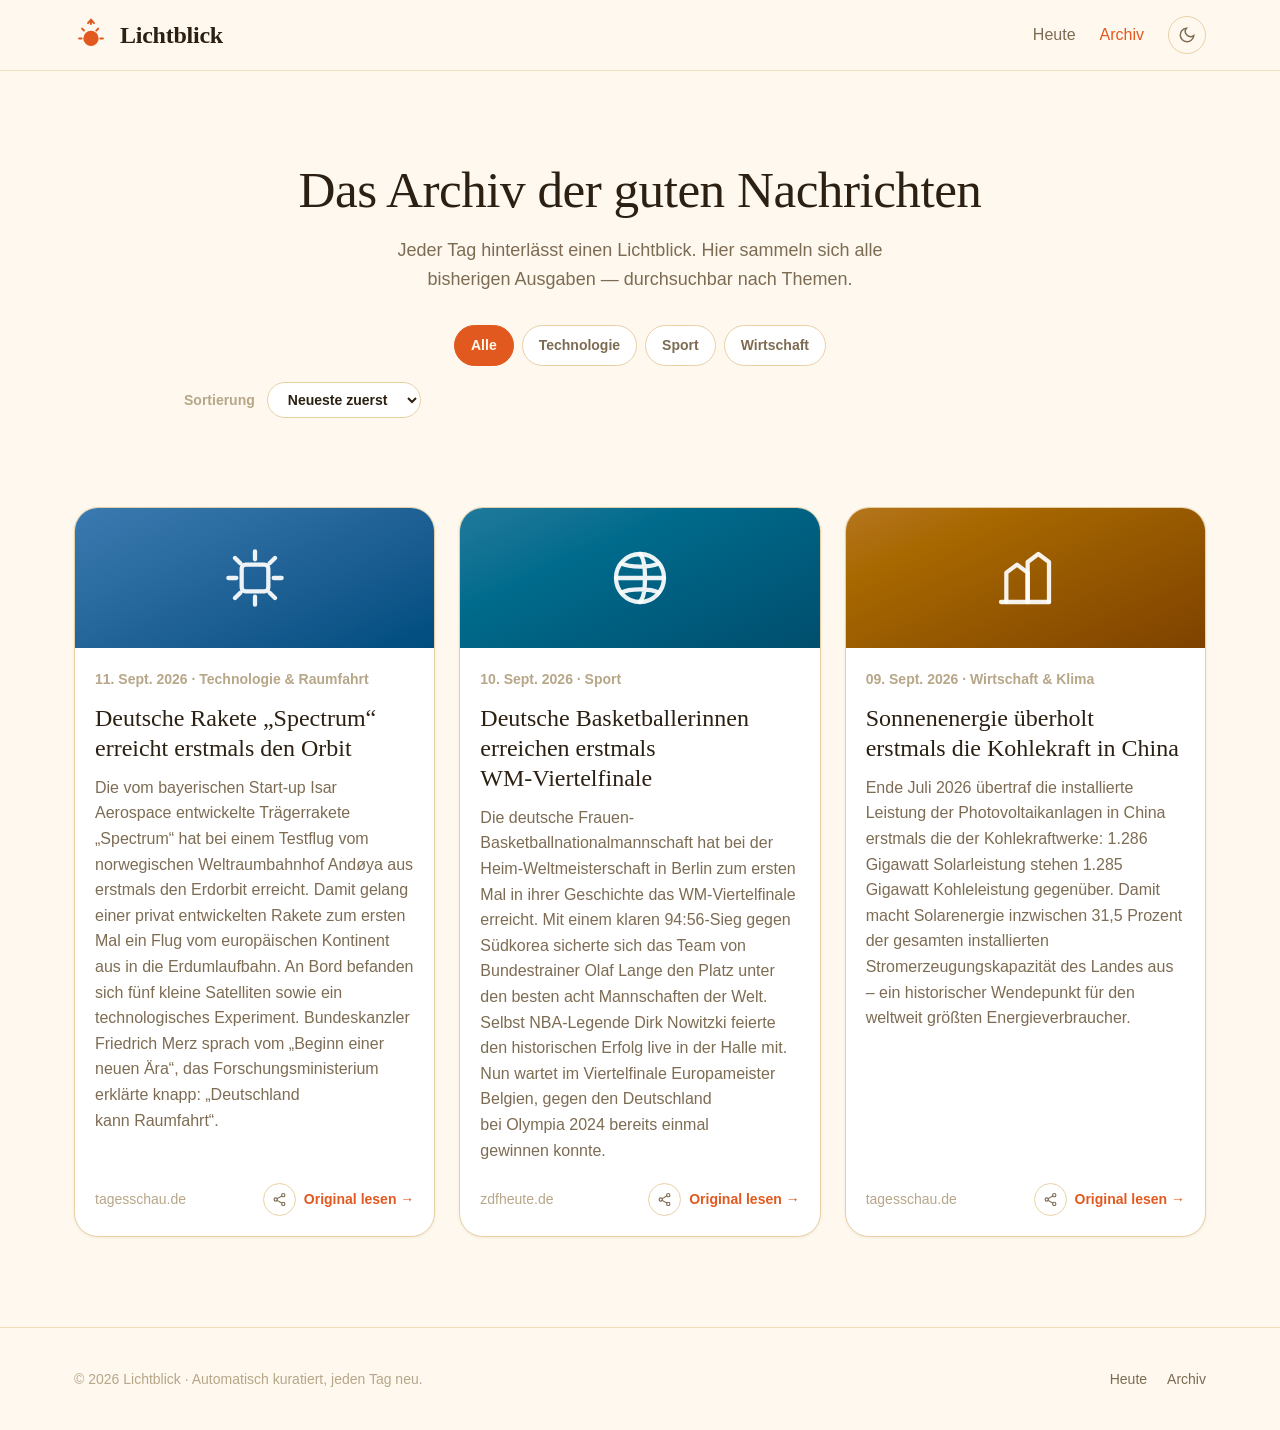
==== archiv.html @ b5a7ca0e "Lichtblick: statische Seite mit täglichem automatischem News-Update - Seite ohne Perplexity-Server l" ====
<!doctype html>
<html lang="de">
<head>
<meta charset="UTF-8" />
<meta name="viewport" content="width=device-width, initial-scale=1.0" />
<title>Archiv — Lichtblick</title>
<meta name="description" content="Alle bisherigen Lichtblicke im Überblick: eine wachsende Sammlung verifizierter, positiver Nachrichten aus allen Lebensbereichen." />
<link rel="preconnect" href="https://api.fontshare.com" />
<link href="https://api.fontshare.com/v2/css?f[]=zodiak@400,500,600&f[]=general-sans@400,500,600,700&display=swap" rel="stylesheet" />
<link rel="stylesheet" href="./base.css" />
<link rel="stylesheet" href="./style.css" />
</head>
<body>

<header class="site-header">
  <div class="wrap site-header__inner">
    <a class="brand" href="./index.html" aria-label="Lichtblick — Startseite">
      <svg class="brand__mark" viewBox="0 0 40 40" fill="none" aria-hidden="true">
        <circle cx="20" cy="24" r="9" fill="currentColor"/>
        <path d="M20 2v5M20 2l-3.5 4M20 2l3.5 4" stroke="currentColor" stroke-width="2.4" stroke-linecap="round" stroke-linejoin="round"/>
        <path d="M6 24h3M31 24h3M9.5 12.5l2.2 2.2M28.5 12.5l-2.2 2.2" stroke="currentColor" stroke-width="2.4" stroke-linecap="round"/>
      </svg>
      <span class="brand__name">Lichtblick</span>
    </a>
    <nav class="nav" aria-label="Hauptnavigation">
      <a href="./index.html"><span class="nav-label">Heute</span></a>
      <a href="./archiv.html" aria-current="page"><span class="nav-label">Archiv</span></a>
      <button class="theme-toggle" data-theme-toggle aria-label="Farbmodus wechseln"></button>
    </nav>
  </div>
</header>

<main>
  <section class="page-header wrap wrap--narrow">
    <h1>Das Archiv der guten Nachrichten</h1>
    <p>Jeder Tag hinterlässt einen Lichtblick. Hier sammeln sich alle bisherigen Ausgaben — durchsuchbar nach Themen.</p>
    <div class="filters" id="filters" role="group" aria-label="Nach Kategorie filtern"></div>
    <div class="sort-row">
      <label class="sort-row__label" for="sort-select">Sortierung</label>
      <select id="sort-select" class="sort-select" aria-label="Archiv sortieren"></select>
    </div>
  </section>

  <section class="wrap" id="archive-section">
    <div class="archive-grid" id="archive-grid"></div>
  </section>
</main>

<footer class="site-footer">
  <div class="wrap">
    <p>© <span id="year"></span> Lichtblick · Automatisch kuratiert, jeden Tag neu.</p>
    <span class="visit-counter" data-visit-counter hidden></span>
    <nav>
      <a href="./index.html">Heute</a>
      <a href="./archiv.html">Archiv</a>
    </nav>
  </div>
</footer>

<script src="./app.js"></script>
<script>
  document.getElementById('year').textContent = new Date().getFullYear();

  let ALL_ITEMS = [];
  let activeFilter = 'alle';
  let activeSort = 'chrono';

  function rankBadge(rank) {
    if (!rank) return '';
    return `<span class="rank-badge">#${rank}</span>`;
  }

  function cardTemplate(item, rank) {
    const icon = CATEGORY_ICONS[item.category_key] || CATEGORY_ICONS.gesellschaft;
    const label = escapeHtml(item.category || CATEGORY_LABELS[item.category_key] || '');
    return `
      <article class="archive-card">
        <div class="archive-card__visual" style="--cat-color:${catColor(item.category_key)}">${icon}${rankBadge(rank)}</div>
        <div class="archive-card__body">
          <span class="archive-card__date">${escapeHtml(formatDateShort(item.date))} · ${label}</span>
          <h3>${escapeHtml(item.headline)}</h3>
          <p>${escapeHtml(item.summary)}</p>
          <div class="archive-card__footer">
            <span class="source-line">${escapeHtml(item.source_name)}</span>
            <div class="archive-card__actions">
              ${shareButtonHtml(item.headline, './archiv.html', true)}
              <a href="${safeUrl(item.source_url)}" target="_blank" rel="noopener noreferrer">Original lesen →</a>
            </div>
          </div>
        </div>
      </article>`;
  }

  function renderFilters(items) {
    const keys = Array.from(new Set(items.map((i) => i.category_key)));
    const wrap = document.getElementById('filters');
    const all = document.createElement('button');
    all.className = 'filter-chip';
    all.textContent = 'Alle';
    all.setAttribute('aria-pressed', 'true');
    all.addEventListener('click', () => setFilter('alle'));
    wrap.appendChild(all);
    keys.forEach((k) => {
      const btn = document.createElement('button');
      btn.className = 'filter-chip';
      btn.textContent = CATEGORY_LABELS[k] || k;
      btn.dataset.key = k;
      btn.setAttribute('aria-pressed', 'false');
      btn.addEventListener('click', () => setFilter(k));
      wrap.appendChild(btn);
    });
  }

  function setFilter(key) {
    activeFilter = key;
    document.querySelectorAll('.filter-chip').forEach((b) => {
      const isActive = (key === 'alle' && b.textContent === 'Alle') || b.dataset.key === key;
      b.setAttribute('aria-pressed', String(isActive));
    });
    renderGrid();
  }

  function renderSortOptions(items) {
    const select = document.getElementById('sort-select');
    const opts = [
      { value: 'chrono', label: 'Neueste zuerst' },
      { value: 'oldest', label: 'Älteste zuerst' },
    ];
    select.innerHTML = opts.map((o) => `<option value="${o.value}">${escapeHtml(o.label)}</option>`).join('');
    select.value = activeSort;
    select.addEventListener('change', () => {
      activeSort = select.value;
      renderGrid();
    });
  }

  async function getDisplayItems() {
    const items = ALL_ITEMS.slice().sort((a, b) => (a.date < b.date ? 1 : -1));
    return activeSort === 'oldest' ? items.reverse() : items;
  }

  async function renderGrid() {
    const grid = document.getElementById('archive-grid');
    let items = await getDisplayItems();
    const isRanked = false;
    if (activeFilter !== 'alle') items = items.filter((i) => i.category_key === activeFilter);
    if (items.length === 0) {
      const emptyMsg = 'Noch keine Einträge in dieser Kategorie.';
      grid.innerHTML = `<div class="empty-state" style="grid-column:1/-1">
        <svg viewBox="0 0 24 24" fill="none" stroke="currentColor" stroke-width="1.5"><rect x="3" y="4" width="18" height="4.5" rx="1"/><path d="M4.5 8.5V19a1.5 1.5 0 0 0 1.5 1.5h12A1.5 1.5 0 0 0 19.5 19V8.5"/></svg>
        <p>${escapeHtml(emptyMsg)}</p>
      </div>`;
      return;
    }
    grid.innerHTML = items.map((item, idx) => cardTemplate(item, isRanked ? idx + 1 : null)).join('');
    initShareButtons(grid);
  }

  loadNews().then((data) => {
    ALL_ITEMS = [data.current, ...(data.archive || [])].filter(Boolean)
      .sort((a, b) => (a.date < b.date ? 1 : -1));
    renderFilters(ALL_ITEMS);
    renderSortOptions(ALL_ITEMS);
    renderGrid();
  }).catch((e) => {
    document.getElementById('archive-grid').innerHTML =
      '<div class="empty-state" style="grid-column:1/-1"><p>Das Archiv konnte nicht geladen werden.</p></div>';
    console.error(e);
  });
</script>
</body>
</html>
---- base.css ----
/* base.css — Lichtblick */
*,
*::before,
*::after {
  box-sizing: border-box;
  margin: 0;
  padding: 0;
}

html {
  -moz-text-size-adjust: none;
  -webkit-text-size-adjust: none;
  text-size-adjust: none;
  -webkit-font-smoothing: antialiased;
  -moz-osx-font-smoothing: grayscale;
  text-rendering: optimizeLegibility;
  scroll-behavior: smooth;
  hanging-punctuation: first last;
  scroll-padding-top: var(--space-16);
}

body {
  min-height: 100dvh;
  line-height: 1.6;
  font-family: var(--font-body, sans-serif);
  font-size: var(--text-base);
  color: var(--color-text);
  background-color: var(--color-bg);
}

img,
picture,
video,
canvas,
svg {
  display: block;
  max-width: 100%;
  height: auto;
}
ul[role='list'],
ol[role='list'] {
  list-style: none;
}
input,
button,
textarea,
select {
  font: inherit;
  color: inherit;
}

h1,
h2,
h3,
h4,
h5,
h6 {
  text-wrap: balance;
  line-height: 1.15;
}
p,
li,
figcaption {
  text-wrap: pretty;
  max-width: 72ch;
}

::selection {
  background: oklch(from var(--color-primary) l c h / 0.25);
  color: var(--color-text);
}

:focus-visible {
  outline: 2px solid var(--color-primary);
  outline-offset: 3px;
  border-radius: var(--radius-sm);
}

@media (prefers-reduced-motion: reduce) {
  *,
  *::before,
  *::after {
    animation-duration: 0.01ms !important;
    animation-iteration-count: 1 !important;
    transition-duration: 0.01ms !important;
    scroll-behavior: auto !important;
  }
}

button {
  cursor: pointer;
  background: none;
  border: none;
}
table {
  border-collapse: collapse;
  width: 100%;
}

a,
button,
[role='button'],
[role='link'],
input,
textarea,
select {
  transition:
    color var(--transition-interactive),
    background var(--transition-interactive),
    border-color var(--transition-interactive),
    box-shadow var(--transition-interactive);
}

.sr-only {
  position: absolute;
  width: 1px;
  height: 1px;
  padding: 0;
  margin: -1px;
  overflow: hidden;
  clip: rect(0, 0, 0, 0);
  white-space: nowrap;
  border-width: 0;
}
---- style.css ----
/* style.css — Lichtblick: design tokens + components */

/* ============ FONTS ============ */
/* Zodiak (Fontshare) — warm editorial serif for display */
/* General Sans (Fontshare) — clean body sans */

/* ============ DESIGN TOKENS ============ */
:root,
[data-theme='light'] {
  /* Type scale */
  --text-xs: clamp(0.75rem, 0.7rem + 0.25vw, 0.875rem);
  --text-sm: clamp(0.875rem, 0.8rem + 0.35vw, 1rem);
  --text-base: clamp(1rem, 0.95rem + 0.25vw, 1.125rem);
  --text-lg: clamp(1.125rem, 1rem + 0.75vw, 1.5rem);
  --text-xl: clamp(1.5rem, 1.2rem + 1.25vw, 2.25rem);
  --text-2xl: clamp(2rem, 1.2rem + 2.5vw, 3.5rem);
  --text-3xl: clamp(2.5rem, 1rem + 4vw, 5rem);
  --text-hero: clamp(2.75rem, 1rem + 6vw, 6.5rem);

  /* Spacing (4px base) */
  --space-1: 0.25rem;
  --space-2: 0.5rem;
  --space-3: 0.75rem;
  --space-4: 1rem;
  --space-5: 1.25rem;
  --space-6: 1.5rem;
  --space-8: 2rem;
  --space-10: 2.5rem;
  --space-12: 3rem;
  --space-16: 4rem;
  --space-20: 5rem;
  --space-24: 6rem;
  --space-32: 8rem;

  /* Surfaces — warm sunrise cream */
  --color-bg: #fef8ee;
  --color-surface: #ffffff;
  --color-surface-2: #fffdf9;
  --color-surface-offset: #fdefda;
  --color-surface-offset-2: #fbe4c6;
  --color-surface-dynamic: #f7dcb8;
  --color-divider: #f1ddba;
  --color-border: #e9d0a4;

  /* Text — warm espresso */
  --color-text: #2c2013;
  --color-text-muted: #7d6c53;
  --color-text-faint: #b7a688;
  --color-text-inverse: #fff8ec;

  /* Primary accent — sunrise coral/orange */
  --color-primary: #e2591f;
  --color-primary-hover: #c1470f;
  --color-primary-active: #9c3a0d;
  --color-primary-highlight: #fbdcc3;

  /* Success — fresh meadow green (used for "positive" tags) */
  --color-success: #2f7d4f;
  --color-success-hover: #24623d;
  --color-success-active: #1a4a2d;
  --color-success-highlight: #d7e8d5;

  /* Gold — warm sun accent */
  --color-gold: #ecab34;
  --color-gold-hover: #cf8f1e;
  --color-gold-active: #a97316;
  --color-gold-highlight: #f8e6bd;

  /* Category accents */
  --cat-wissenschaft: #6a5acd;
  --cat-umwelt: #2f7d4f;
  --cat-gesundheit: #d1477a;
  --cat-gesellschaft: #cf8f1e;
  --cat-kultur: #a8447a;
  --cat-sport: #1f7a9c;
  --cat-wirtschaft: #b5751c;
  --cat-technologie: #3a7ab0;
  --cat-tiere: #4a8f3c;

  /* Share platform accents */
  --share-facebook: #1877f2;
  --share-instagram: #d6249f;
  --share-whatsapp: #25d366;
  --share-x: #14171a;
  --share-linkedin: #0a66c2;
  --share-pinterest: #e60023;
  --share-snapchat: #c4a800;
  --share-mastodon: #6364ff;
  --share-bluesky: #1185fe;
  --share-threads: #14171a;

  --radius-sm: 0.5rem;
  --radius-md: 0.875rem;
  --radius-lg: 1.5rem;
  --radius-xl: 2rem;
  --radius-full: 9999px;

  --transition-interactive: 180ms cubic-bezier(0.16, 1, 0.3, 1);

  --shadow-sm: 0 1px 3px oklch(0.4 0.08 50 / 0.08);
  --shadow-md: 0 8px 24px oklch(0.4 0.08 50 / 0.1);
  --shadow-lg: 0 20px 48px oklch(0.4 0.08 50 / 0.16);

  --content-narrow: 640px;
  --content-default: 960px;
  --content-wide: 1180px;
  --content-full: 100%;

  --font-display: 'Zodiak', 'Georgia', serif;
  --font-body: 'General Sans', 'Helvetica Neue', sans-serif;
}

[data-theme='dark'] {
  --color-bg: #1c140b;
  --color-surface: #241a0f;
  --color-surface-2: #2a1f12;
  --color-surface-offset: #2f2313;
  --color-surface-offset-2: #382a17;
  --color-surface-dynamic: #40311c;
  --color-divider: #3a2c18;
  --color-border: #4a3a22;

  --color-text: #f6ead4;
  --color-text-muted: #c2ac89;
  --color-text-faint: #8a7658;
  --color-text-inverse: #2c2013;

  --color-primary: #ff8a52;
  --color-primary-hover: #ffa877;
  --color-primary-active: #ffc39d;
  --color-primary-highlight: #4a3320;

  --color-success: #6fc490;
  --color-success-hover: #8fd6ab;
  --color-success-active: #b0e4c4;
  --color-success-highlight: #2a3e2c;

  --color-gold: #f5c463;
  --color-gold-hover: #f8d180;
  --color-gold-active: #fbe0a8;
  --color-gold-highlight: #4a3a1e;

  --cat-wissenschaft: #a79bef;
  --cat-umwelt: #7fce9f;
  --cat-gesundheit: #ef95b8;
  --cat-gesellschaft: #f5c463;
  --cat-kultur: #d18ec2;
  --cat-sport: #7dc6e8;
  --cat-wirtschaft: #e0aa5e;
  --cat-technologie: #8fbde8;
  --cat-tiere: #9bd688;

  --share-x: #f2f2f2;
  --share-threads: #f2f2f2;
  --share-snapchat: #e8d34a;

  --shadow-sm: 0 1px 3px oklch(0 0 0 / 0.3);
  --shadow-md: 0 8px 24px oklch(0 0 0 / 0.35);
  --shadow-lg: 0 20px 48px oklch(0 0 0 / 0.5);
}

/* Note: no @media (prefers-color-scheme: dark) fallback on purpose —
   the site always starts in light mode regardless of system settings;
   dark mode is opt-in via the toggle and remembered per visitor. */

/* ============ LAYOUT PRIMITIVES ============ */
.wrap {
  width: 100%;
  max-width: var(--content-wide);
  margin-inline: auto;
  padding-inline: var(--space-6);
}
.wrap--narrow {
  max-width: var(--content-default);
}

section {
  padding-block: clamp(var(--space-12), 7vw, var(--space-24));
}

/* ============ HEADER ============ */
.site-header {
  position: sticky;
  top: 0;
  z-index: 50;
  background: oklch(from var(--color-bg) l c h / 0.86);
  backdrop-filter: blur(14px);
  border-bottom: 1px solid var(--color-divider);
}
.site-header__inner {
  display: flex;
  align-items: center;
  justify-content: space-between;
  padding-block: var(--space-4);
  gap: var(--space-4);
}
.brand {
  display: flex;
  align-items: center;
  gap: var(--space-3);
  text-decoration: none;
  color: var(--color-text);
}
.brand__mark {
  width: 34px;
  height: 34px;
  flex-shrink: 0;
  color: var(--color-primary);
}
.brand__name {
  font-family: var(--font-display);
  font-size: var(--text-lg);
  font-weight: 600;
  letter-spacing: -0.01em;
}
.nav {
  display: flex;
  align-items: center;
  gap: var(--space-6);
}
.nav a {
  font-size: var(--text-sm);
  color: var(--color-text-muted);
  text-decoration: none;
  font-weight: 500;
}
.nav a:hover,
.nav a[aria-current='page'] {
  color: var(--color-primary);
}
.theme-toggle {
  display: flex;
  align-items: center;
  justify-content: center;
  width: 38px;
  height: 38px;
  border-radius: var(--radius-full);
  border: 1px solid var(--color-border);
  color: var(--color-text-muted);
}
.theme-toggle:hover {
  color: var(--color-primary);
  border-color: var(--color-primary);
}

/* ============ HERO ============ */
.hero {
  position: relative;
  overflow: hidden;
  padding-block: clamp(var(--space-16), 10vw, var(--space-32));
}
.hero__glow {
  position: absolute;
  inset: -20% -10% auto -10%;
  height: 620px;
  background: radial-gradient(
      60% 60% at 30% 20%,
      oklch(from var(--color-gold) l c h / 0.35),
      transparent 70%
    ),
    radial-gradient(50% 50% at 80% 10%, oklch(from var(--color-primary) l c h / 0.25), transparent 70%);
  pointer-events: none;
  z-index: 0;
}
.hero__content {
  position: relative;
  z-index: 1;
  text-align: center;
  max-width: 760px;
  margin-inline: auto;
}
.hero__eyebrow {
  display: inline-flex;
  align-items: center;
  gap: var(--space-2);
  font-size: var(--text-xs);
  font-weight: 600;
  letter-spacing: 0.08em;
  text-transform: uppercase;
  color: var(--color-success);
  background: var(--color-success-highlight);
  padding: var(--space-2) var(--space-4);
  border-radius: var(--radius-full);
  margin-bottom: var(--space-6);
}
.hero__eyebrow .dot {
  width: 7px;
  height: 7px;
  border-radius: 50%;
  background: var(--color-success);
  box-shadow: 0 0 0 3px oklch(from var(--color-success) l c h / 0.25);
}
.hero h1 {
  font-family: var(--font-display);
  font-size: var(--text-hero);
  font-weight: 500;
  letter-spacing: -0.02em;
  color: var(--color-text);
  margin-bottom: var(--space-5);
}
.hero h1 em {
  font-style: normal;
  color: var(--color-primary);
}
.hero p.lede {
  font-size: var(--text-lg);
  color: var(--color-text-muted);
  max-width: 52ch;
  margin-inline: auto;
}

/* ============ TODAY CARD ============ */
.today {
  padding-top: 0;
}
.today-card {
  position: relative;
  background: var(--color-surface);
  border: 1px solid var(--color-border);
  border-radius: var(--radius-xl);
  box-shadow: var(--shadow-lg);
  overflow: hidden;
  display: grid;
  grid-template-columns: 1.05fr 1fr;
  max-width: var(--content-wide);
  margin-inline: auto;
}
.today-card__visual {
  position: relative;
  min-height: 340px;
  display: flex;
  align-items: center;
  justify-content: center;
  background: linear-gradient(
    155deg,
    var(--cat-color, var(--color-primary)),
    oklch(from var(--cat-color, var(--color-primary)) calc(l * 0.72) c h)
  );
  overflow: hidden;
}
.today-card__visual svg {
  width: 42%;
  max-width: 220px;
  color: oklch(1 0 0 / 0.92);
  filter: drop-shadow(0 12px 24px oklch(0 0 0 / 0.18));
}
.today-card__visual::before,
.today-card__visual::after {
  content: '';
  position: absolute;
  border-radius: 50%;
  background: oklch(1 0 0 / 0.12);
}
.today-card__visual::before {
  width: 260px;
  height: 260px;
  top: -80px;
  left: -80px;
}
.today-card__visual::after {
  width: 180px;
  height: 180px;
  bottom: -60px;
  right: -40px;
  background: oklch(1 0 0 / 0.08);
}
.today-card__body {
  padding: clamp(var(--space-8), 4vw, var(--space-12));
  display: flex;
  flex-direction: column;
  gap: var(--space-5);
}
.today-card__meta {
  display: flex;
  align-items: center;
  gap: var(--space-3);
  flex-wrap: wrap;
}
.badge {
  display: inline-flex;
  align-items: center;
  gap: var(--space-2);
  font-size: var(--text-xs);
  font-weight: 600;
  padding: var(--space-1) var(--space-3);
  border-radius: var(--radius-full);
  background: var(--color-surface-offset);
  color: var(--color-text-muted);
}
.badge--category {
  background: color-mix(in oklab, var(--cat-color, var(--color-primary)) 16%, var(--color-surface));
  color: var(--cat-color, var(--color-primary));
}
.badge--positive {
  background: var(--color-success-highlight);
  color: var(--color-success);
}
.today-card__body h2 {
  font-family: var(--font-display);
  font-size: var(--text-xl);
  font-weight: 500;
  letter-spacing: -0.01em;
}
.today-card__body .summary {
  color: var(--color-text-muted);
  font-size: var(--text-base);
}
.why-positive {
  display: flex;
  gap: var(--space-3);
  align-items: flex-start;
  background: var(--color-surface-offset);
  border-radius: var(--radius-md);
  padding: var(--space-4) var(--space-5);
  border-left: 3px solid var(--color-success);
}
.why-positive svg {
  width: 20px;
  height: 20px;
  color: var(--color-success);
  flex-shrink: 0;
  margin-top: 2px;
}
.why-positive p {
  font-size: var(--text-sm);
  color: var(--color-text);
  font-weight: 500;
}
.today-card__footer {
  display: flex;
  align-items: center;
  justify-content: space-between;
  gap: var(--space-4);
  flex-wrap: wrap;
  margin-top: auto;
  padding-top: var(--space-2);
}
.source-line {
  font-size: var(--text-xs);
  color: var(--color-text-faint);
}
.source-line a {
  color: var(--color-text-muted);
  font-weight: 600;
  text-decoration: underline;
  text-decoration-color: var(--color-border);
  text-underline-offset: 3px;
}
.btn {
  display: inline-flex;
  align-items: center;
  gap: var(--space-2);
  font-size: var(--text-sm);
  font-weight: 600;
  padding: var(--space-3) var(--space-5);
  border-radius: var(--radius-full);
  text-decoration: none;
  transition: var(--transition-interactive);
}
.btn--primary {
  background: var(--color-primary);
  color: var(--color-text-inverse);
}
.btn--primary:hover {
  background: var(--color-primary-hover);
}
.btn--ghost {
  color: var(--color-text);
  border: 1px solid var(--color-border);
}
.btn--ghost:hover {
  border-color: var(--color-primary);
  color: var(--color-primary);
}

/* ============ HOW IT WORKS ============ */
.how {
  background: var(--color-surface-offset);
  border-top: 1px solid var(--color-divider);
  border-bottom: 1px solid var(--color-divider);
}
.how .wrap {
  display: grid;
  grid-template-columns: 0.9fr 1.1fr;
  gap: var(--space-16);
  align-items: center;
}
.how h2 {
  font-family: var(--font-display);
  font-size: var(--text-xl);
  font-weight: 500;
  margin-bottom: var(--space-4);
}
.how p {
  color: var(--color-text-muted);
}
.how-steps {
  display: flex;
  flex-direction: column;
  gap: var(--space-5);
}
.how-step {
  display: flex;
  gap: var(--space-4);
  align-items: flex-start;
}
.how-step__num {
  flex-shrink: 0;
  width: 36px;
  height: 36px;
  border-radius: 50%;
  background: var(--color-surface);
  border: 1px solid var(--color-border);
  display: flex;
  align-items: center;
  justify-content: center;
  font-family: var(--font-display);
  font-weight: 600;
  color: var(--color-primary);
}
.how-step h3 {
  font-size: var(--text-base);
  font-weight: 600;
  margin-bottom: var(--space-1);
}
.how-step p {
  font-size: var(--text-sm);
  color: var(--color-text-muted);
}

/* ============ SOURCES STRIP ============ */
.sources {
  text-align: center;
}
.sources h2 {
  font-family: var(--font-display);
  font-size: var(--text-lg);
  font-weight: 500;
  margin-bottom: var(--space-2);
}
.sources p {
  color: var(--color-text-muted);
  max-width: 56ch;
  margin-inline: auto;
  margin-bottom: var(--space-8);
  font-size: var(--text-sm);
}
.sources-grid {
  display: flex;
  flex-wrap: wrap;
  justify-content: center;
  gap: var(--space-3);
}
.source-chip {
  font-size: var(--text-xs);
  font-weight: 600;
  color: var(--color-text-muted);
  border: 1px solid var(--color-border);
  padding: var(--space-2) var(--space-4);
  border-radius: var(--radius-full);
  background: var(--color-surface);
  text-decoration: none;
  display: inline-block;
  transition: color var(--transition-interactive), border-color var(--transition-interactive), background var(--transition-interactive);
}

.source-chip:hover,
.source-chip:focus-visible {
  color: var(--color-primary);
  border-color: var(--color-primary);
  background: var(--color-primary-highlight);
}

/* ============ ARCHIVE ============ */
.page-header {
  text-align: center;
  padding-bottom: 0;
}
.page-header h1 {
  font-family: var(--font-display);
  font-size: var(--text-2xl);
  font-weight: 500;
  letter-spacing: -0.01em;
  margin-bottom: var(--space-4);
}
.page-header p {
  color: var(--color-text-muted);
  max-width: 56ch;
  margin-inline: auto;
}

.filters {
  display: flex;
  flex-wrap: wrap;
  justify-content: center;
  gap: var(--space-2);
  margin-top: var(--space-8);
}
.filter-chip {
  font-size: var(--text-xs);
  font-weight: 600;
  color: var(--color-text-muted);
  border: 1px solid var(--color-border);
  padding: var(--space-2) var(--space-4);
  border-radius: var(--radius-full);
  background: var(--color-surface);
}
.filter-chip[aria-pressed='true'] {
  background: var(--color-primary);
  border-color: var(--color-primary);
  color: var(--color-text-inverse);
}
.filter-chip:hover {
  border-color: var(--color-primary);
}

.archive-grid {
  display: grid;
  grid-template-columns: repeat(3, 1fr);
  gap: var(--space-6);
}
.archive-card {
  display: flex;
  flex-direction: column;
  background: var(--color-surface);
  border: 1px solid var(--color-border);
  border-radius: var(--radius-lg);
  overflow: hidden;
  box-shadow: var(--shadow-sm);
  transition: var(--transition-interactive);
}
.archive-card:hover {
  box-shadow: var(--shadow-md);
  transform: translateY(-2px);
}
.archive-card__visual {
  height: 140px;
  display: flex;
  align-items: center;
  justify-content: center;
  background: linear-gradient(
    155deg,
    var(--cat-color, var(--color-primary)),
    oklch(from var(--cat-color, var(--color-primary)) calc(l * 0.72) c h)
  );
  position: relative;
  overflow: hidden;
}
.archive-card__visual svg {
  width: 30%;
  max-width: 64px;
  color: oklch(1 0 0 / 0.92);
}
.archive-card__body {
  padding: var(--space-5);
  display: flex;
  flex-direction: column;
  gap: var(--space-3);
  flex: 1;
}
.archive-card__date {
  font-size: var(--text-xs);
  color: var(--color-text-faint);
  font-weight: 600;
}
.archive-card h3 {
  font-family: var(--font-display);
  font-size: var(--text-lg);
  font-weight: 500;
  line-height: 1.25;
}
.archive-card p {
  font-size: var(--text-sm);
  color: var(--color-text-muted);
  flex: 1;
}
.archive-card__footer {
  display: flex;
  align-items: center;
  justify-content: space-between;
  margin-top: var(--space-2);
  gap: var(--space-2);
}
.archive-card__footer a {
  font-size: var(--text-xs);
  font-weight: 600;
  color: var(--color-primary);
  text-decoration: none;
}
.archive-card__footer a:hover {
  text-decoration: underline;
}

.empty-state {
  text-align: center;
  padding: var(--space-24) var(--space-6);
  color: var(--color-text-muted);
}
.empty-state svg {
  width: 56px;
  height: 56px;
  margin-inline: auto;
  margin-bottom: var(--space-4);
  color: var(--color-text-faint);
}

/* ============ FOOTER ============ */
.site-footer {
  border-top: 1px solid var(--color-divider);
  padding-block: var(--space-10);
}
.site-footer .wrap {
  display: flex;
  align-items: center;
  justify-content: space-between;
  flex-wrap: wrap;
  gap: var(--space-4);
}
.site-footer p {
  font-size: var(--text-xs);
  color: var(--color-text-faint);
}
.site-footer nav {
  display: flex;
  gap: var(--space-5);
}
.site-footer a {
  font-size: var(--text-xs);
  color: var(--color-text-muted);
  text-decoration: none;
}
.site-footer a:hover {
  color: var(--color-primary);
}
.visit-counter {
  display: inline-flex;
  align-items: center;
  gap: var(--space-2);
  font-size: var(--text-xs);
  color: var(--color-text-faint);
}
.visit-counter svg {
  width: 14px;
  height: 14px;
  flex-shrink: 0;
  color: var(--color-primary);
}
.visit-counter strong {
  color: var(--color-text-muted);
  font-weight: 600;
}

/* ============ RESPONSIVE ============ */
@media (max-width: 960px) {
  .today-card {
    grid-template-columns: 1fr;
  }
  .today-card__visual {
    min-height: 220px;
  }
  .how .wrap {
    grid-template-columns: 1fr;
    gap: var(--space-10);
  }
  .archive-grid {
    grid-template-columns: repeat(2, 1fr);
  }
}
@media (max-width: 680px) {
  .nav {
    gap: var(--space-4);
  }
  .nav span.nav-label {
    display: none;
  }
  .archive-grid {
    grid-template-columns: 1fr;
  }
  .site-footer .wrap {
    flex-direction: column;
    text-align: center;
  }
}

/* ============ VOTING (Daumen hoch/runter) ============ */
.vote-widget {
  display: flex;
  align-items: center;
  gap: var(--space-3);
  flex-wrap: wrap;
  padding-top: var(--space-3);
  border-top: 1px solid var(--color-divider);
}
.vote-widget__label {
  font-size: var(--text-xs);
  color: var(--color-text-faint);
  font-weight: 600;
}
.vote-buttons {
  display: flex;
  gap: var(--space-2);
}
.vote-btn {
  display: inline-flex;
  align-items: center;
  gap: var(--space-2);
  font-size: var(--text-xs);
  font-weight: 700;
  padding: var(--space-2) var(--space-3);
  border-radius: var(--radius-full);
  border: 1px solid var(--color-border);
  background: var(--color-surface);
  color: var(--color-text-muted);
  cursor: pointer;
  transition: var(--transition-interactive);
}
.vote-btn svg {
  width: 15px;
  height: 15px;
}
.vote-btn:hover {
  border-color: var(--color-primary);
  color: var(--color-primary);
}
.vote-btn:disabled {
  opacity: 0.6;
  cursor: default;
}
.vote-btn--up[aria-pressed='true'] {
  background: var(--color-success-highlight);
  border-color: var(--color-success);
  color: var(--color-success);
}
.vote-btn--down[aria-pressed='true'] {
  background: var(--color-surface-offset-2);
  border-color: var(--color-text-muted);
  color: var(--color-text);
}
.vote-count {
  min-width: 1em;
  text-align: left;
}


/* ============ SHARE ============ */
.today-card__actions,
.archive-card__actions {
  display: flex;
  align-items: center;
  gap: var(--space-2);
}

.share-btn {
  display: inline-flex;
  align-items: center;
  gap: var(--space-2);
  font-size: var(--text-xs);
  font-weight: 700;
  padding: var(--space-2) var(--space-4);
  border-radius: var(--radius-full);
  border: 1px solid var(--color-border);
  background: var(--color-surface);
  color: var(--color-text-muted);
  cursor: pointer;
  transition: var(--transition-interactive);
  white-space: nowrap;
}
.share-btn svg {
  width: 15px;
  height: 15px;
}
.share-btn:hover,
.share-btn[aria-expanded='true'] {
  border-color: var(--color-primary);
  color: var(--color-primary);
}
.share-btn--compact {
  padding: var(--space-2);
  gap: 0;
}

.share-layer {
  position: fixed;
  inset: 0;
  pointer-events: none;
  z-index: 200;
}
.share-panel {
  position: absolute;
  pointer-events: auto;
  width: min(320px, 88vw);
  background: var(--color-surface);
  border: 1px solid var(--color-border);
  border-radius: var(--radius-lg);
  box-shadow: var(--shadow-lg);
  padding: var(--space-4);
  animation: share-panel-in 0.14s ease-out;
}
@keyframes share-panel-in {
  from {
    opacity: 0;
    transform: translateY(-4px);
  }
  to {
    opacity: 1;
    transform: translateY(0);
  }
}
.share-grid {
  display: grid;
  grid-template-columns: repeat(2, 1fr);
  gap: var(--space-2);
  margin-bottom: var(--space-3);
}
.share-chip {
  --chip-color: var(--color-primary);
  display: flex;
  align-items: center;
  gap: var(--space-2);
  padding: var(--space-2) var(--space-3);
  border-radius: var(--radius-md);
  border: 1px solid var(--color-border);
  background: var(--color-surface-offset);
  color: var(--color-text);
  font-size: var(--text-xs);
  font-weight: 600;
  cursor: pointer;
  text-align: left;
  transition: var(--transition-interactive);
}
.share-chip:hover {
  border-color: var(--chip-color);
  background: var(--color-surface-offset-2);
  color: var(--chip-color);
}
.share-chip__icon {
  flex-shrink: 0;
  width: 26px;
  height: 26px;
  display: flex;
  align-items: center;
  justify-content: center;
  color: var(--chip-color);
}
.share-chip__icon svg {
  width: 17px;
  height: 17px;
}
.share-copy {
  display: flex;
  align-items: center;
  justify-content: center;
  gap: var(--space-2);
  width: 100%;
  padding: var(--space-2) var(--space-4);
  border-radius: var(--radius-full);
  border: 1px solid var(--color-border);
  background: var(--color-surface-offset);
  color: var(--color-text-muted);
  font-size: var(--text-xs);
  font-weight: 600;
  cursor: pointer;
  transition: var(--transition-interactive);
}
.share-copy svg {
  width: 14px;
  height: 14px;
}
.share-copy:hover {
  border-color: var(--color-primary);
  color: var(--color-primary);
}
.share-toast {
  display: block;
  margin-top: var(--space-3);
  text-align: center;
  font-size: var(--text-xs);
  font-weight: 700;
  color: var(--color-success);
}


/* ============ ARCHIVE: SORTING + RANKING ============ */
.sort-row {
  display: flex;
  align-items: center;
  gap: var(--space-3);
  margin-top: var(--space-4);
}
.sort-row__label {
  font-size: var(--text-xs);
  font-weight: 600;
  color: var(--color-text-faint);
}
.sort-select {
  font-size: var(--text-xs);
  font-weight: 600;
  color: var(--color-text);
  border: 1px solid var(--color-border);
  border-radius: var(--radius-full);
  padding: var(--space-2) var(--space-4);
  background: var(--color-surface);
  cursor: pointer;
}
.sort-select:hover {
  border-color: var(--color-primary);
}

.rank-badge {
  position: absolute;
  top: var(--space-3);
  left: var(--space-3);
  display: inline-flex;
  align-items: center;
  justify-content: center;
  min-width: 28px;
  height: 28px;
  padding: 0 var(--space-2);
  border-radius: var(--radius-full);
  background: var(--color-gold);
  color: var(--color-text);
  font-family: var(--font-display);
  font-weight: 600;
  font-size: var(--text-xs);
  box-shadow: var(--shadow-sm);
}

/* Hinweis, wenn die Tagesnachricht noch nicht aktualisiert wurde */
.stale-note {
  margin-top: 1rem;
  padding: 0.6rem 0.9rem;
  border-radius: 10px;
  font-size: 0.9rem;
  background: color-mix(in srgb, currentColor 6%, transparent);
  opacity: 0.85;
}
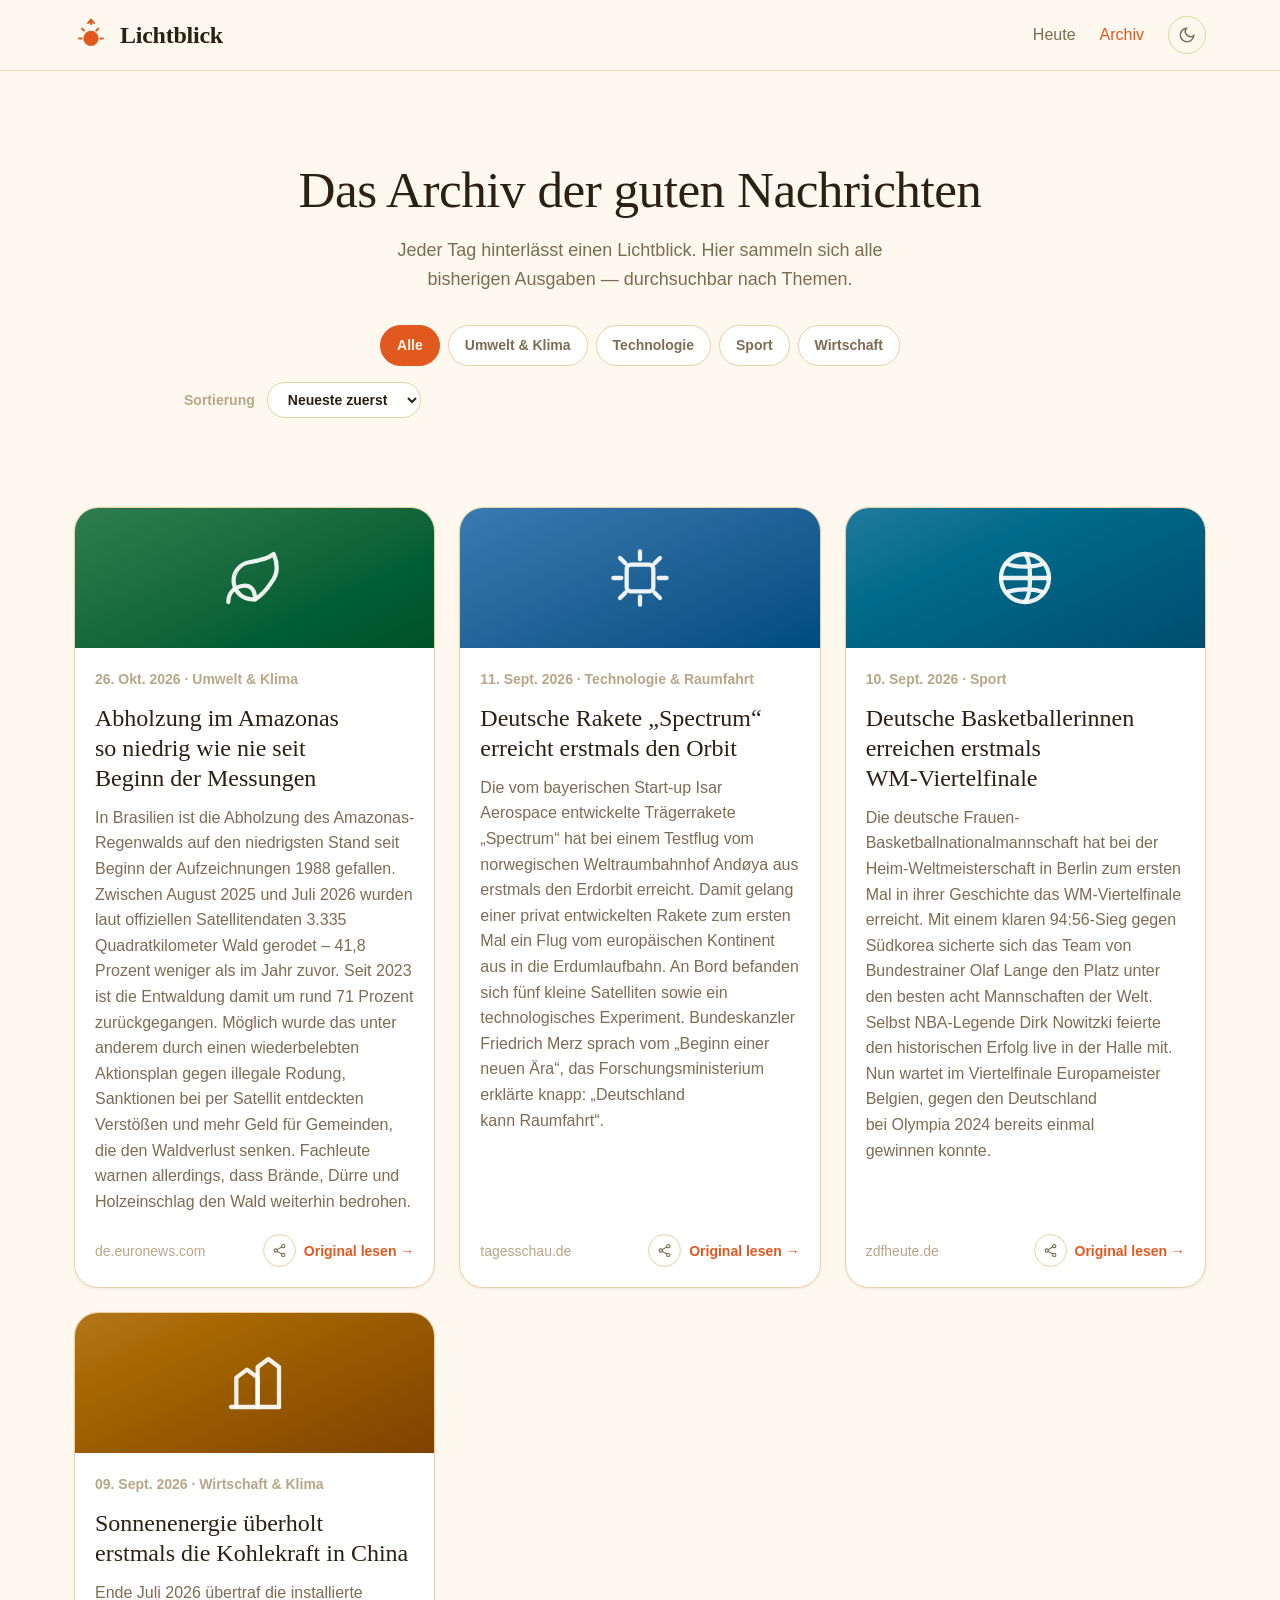
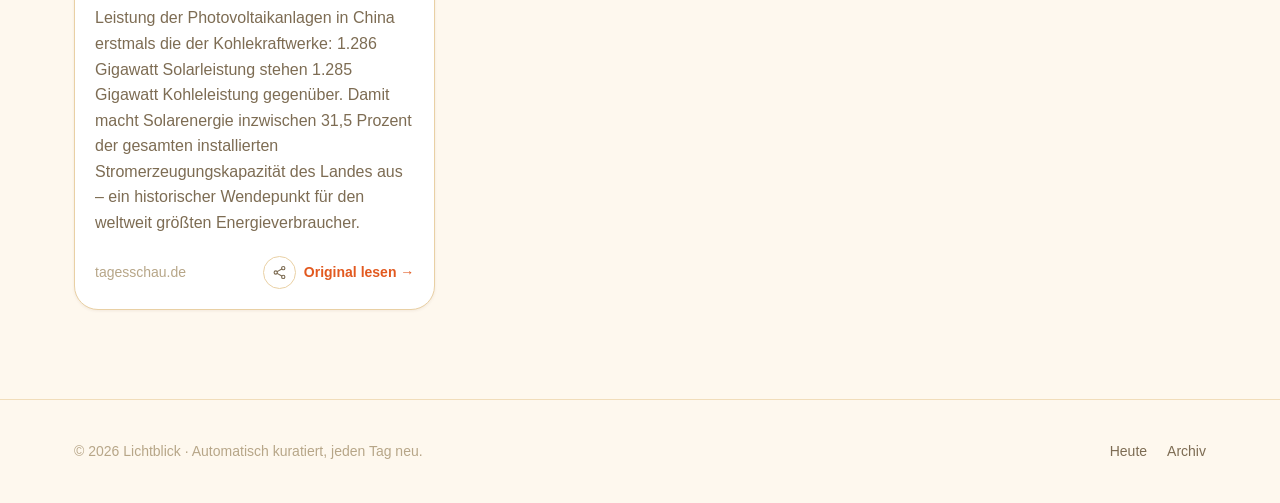
==== commit 1bd33484: "Daumen hoch/runter, Sortierung nach Beliebtheit und Top 5 des Jahres (Firebase) Co-Authored-By: Clau" ====
--- a/archiv.html
+++ b/archiv.html
@@ -70,6 +70,12 @@
     return `<span class="rank-badge">#${rank}</span>`;
   }
 
+  function likesHtml(item) {
+    if (!VOTES_CACHE) return '';
+    const n = upCount(VOTES_CACHE, item.date);
+    return n ? ` · <span class="archive-likes">👍 ${formatCount(n)}</span>` : '';
+  }
+
   function cardTemplate(item, rank) {
     const icon = CATEGORY_ICONS[item.category_key] || CATEGORY_ICONS.gesellschaft;
     const label = escapeHtml(item.category || CATEGORY_LABELS[item.category_key] || '');
@@ -81,7 +87,7 @@
           <h3>${escapeHtml(item.headline)}</h3>
           <p>${escapeHtml(item.summary)}</p>
           <div class="archive-card__footer">
-            <span class="source-line">${escapeHtml(item.source_name)}</span>
+            <span class="source-line">${escapeHtml(item.source_name)}${likesHtml(item)}</span>
             <div class="archive-card__actions">
               ${shareButtonHtml(item.headline, './archiv.html', true)}
               <a href="${safeUrl(item.source_url)}" target="_blank" rel="noopener noreferrer">Original lesen →</a>
@@ -122,10 +128,15 @@
 
   function renderSortOptions(items) {
     const select = document.getElementById('sort-select');
+    const years = Array.from(new Set(items.map((i) => (i.date || '').slice(0, 4)).filter(Boolean))).sort().reverse();
     const opts = [
       { value: 'chrono', label: 'Neueste zuerst' },
       { value: 'oldest', label: 'Älteste zuerst' },
     ];
+    if (votesEnabled()) {
+      opts.push({ value: 'top', label: 'Beliebteste zuerst' });
+      years.forEach((y) => opts.push({ value: `top5:${y}`, label: `Top 5 des Jahres ${y}` }));
+    }
     select.innerHTML = opts.map((o) => `<option value="${o.value}">${escapeHtml(o.label)}</option>`).join('');
     select.value = activeSort;
     select.addEventListener('change', () => {
@@ -134,18 +145,42 @@
     });
   }
 
+  // Sortiert nach Beliebtheit: Daumen hoch minus Daumen runter,
+  // bei Gleichstand mehr Daumen hoch, dann neuere zuerst.
+  function byPopularity(votes) {
+    return (a, b) =>
+      netScore(votes, b.date) - netScore(votes, a.date) ||
+      upCount(votes, b.date) - upCount(votes, a.date) ||
+      (a.date < b.date ? 1 : -1);
+  }
+
   async function getDisplayItems() {
     const items = ALL_ITEMS.slice().sort((a, b) => (a.date < b.date ? 1 : -1));
-    return activeSort === 'oldest' ? items.reverse() : items;
+    if (activeSort === 'oldest') return items.reverse();
+    if (activeSort === 'top') {
+      const votes = await fetchAllVotes();
+      return items.sort(byPopularity(votes));
+    }
+    if (activeSort.startsWith('top5:')) {
+      const year = activeSort.split(':')[1];
+      const votes = await fetchAllVotes();
+      return items
+        .filter((i) => (i.date || '').startsWith(year) && upCount(votes, i.date) > 0)
+        .sort(byPopularity(votes))
+        .slice(0, 5);
+    }
+    return items;
   }
 
   async function renderGrid() {
     const grid = document.getElementById('archive-grid');
     let items = await getDisplayItems();
-    const isRanked = false;
+    const isRanked = activeSort === 'top' || activeSort.startsWith('top5:');
     if (activeFilter !== 'alle') items = items.filter((i) => i.category_key === activeFilter);
     if (items.length === 0) {
-      const emptyMsg = 'Noch keine Einträge in dieser Kategorie.';
+      const emptyMsg = activeSort.startsWith('top5:')
+        ? 'Für dieses Jahr liegen noch keine Bewertungen vor.'
+        : 'Noch keine Einträge in dieser Kategorie.';
       grid.innerHTML = `<div class="empty-state" style="grid-column:1/-1">
         <svg viewBox="0 0 24 24" fill="none" stroke="currentColor" stroke-width="1.5"><rect x="3" y="4" width="18" height="4.5" rx="1"/><path d="M4.5 8.5V19a1.5 1.5 0 0 0 1.5 1.5h12A1.5 1.5 0 0 0 19.5 19V8.5"/></svg>
         <p>${escapeHtml(emptyMsg)}</p>
@@ -162,6 +197,7 @@
     renderFilters(ALL_ITEMS);
     renderSortOptions(ALL_ITEMS);
     renderGrid();
+    if (votesEnabled()) fetchAllVotes().then(() => renderGrid());
   }).catch((e) => {
     document.getElementById('archive-grid').innerHTML =
       '<div class="empty-state" style="grid-column:1/-1"><p>Das Archiv konnte nicht geladen werden.</p></div>';
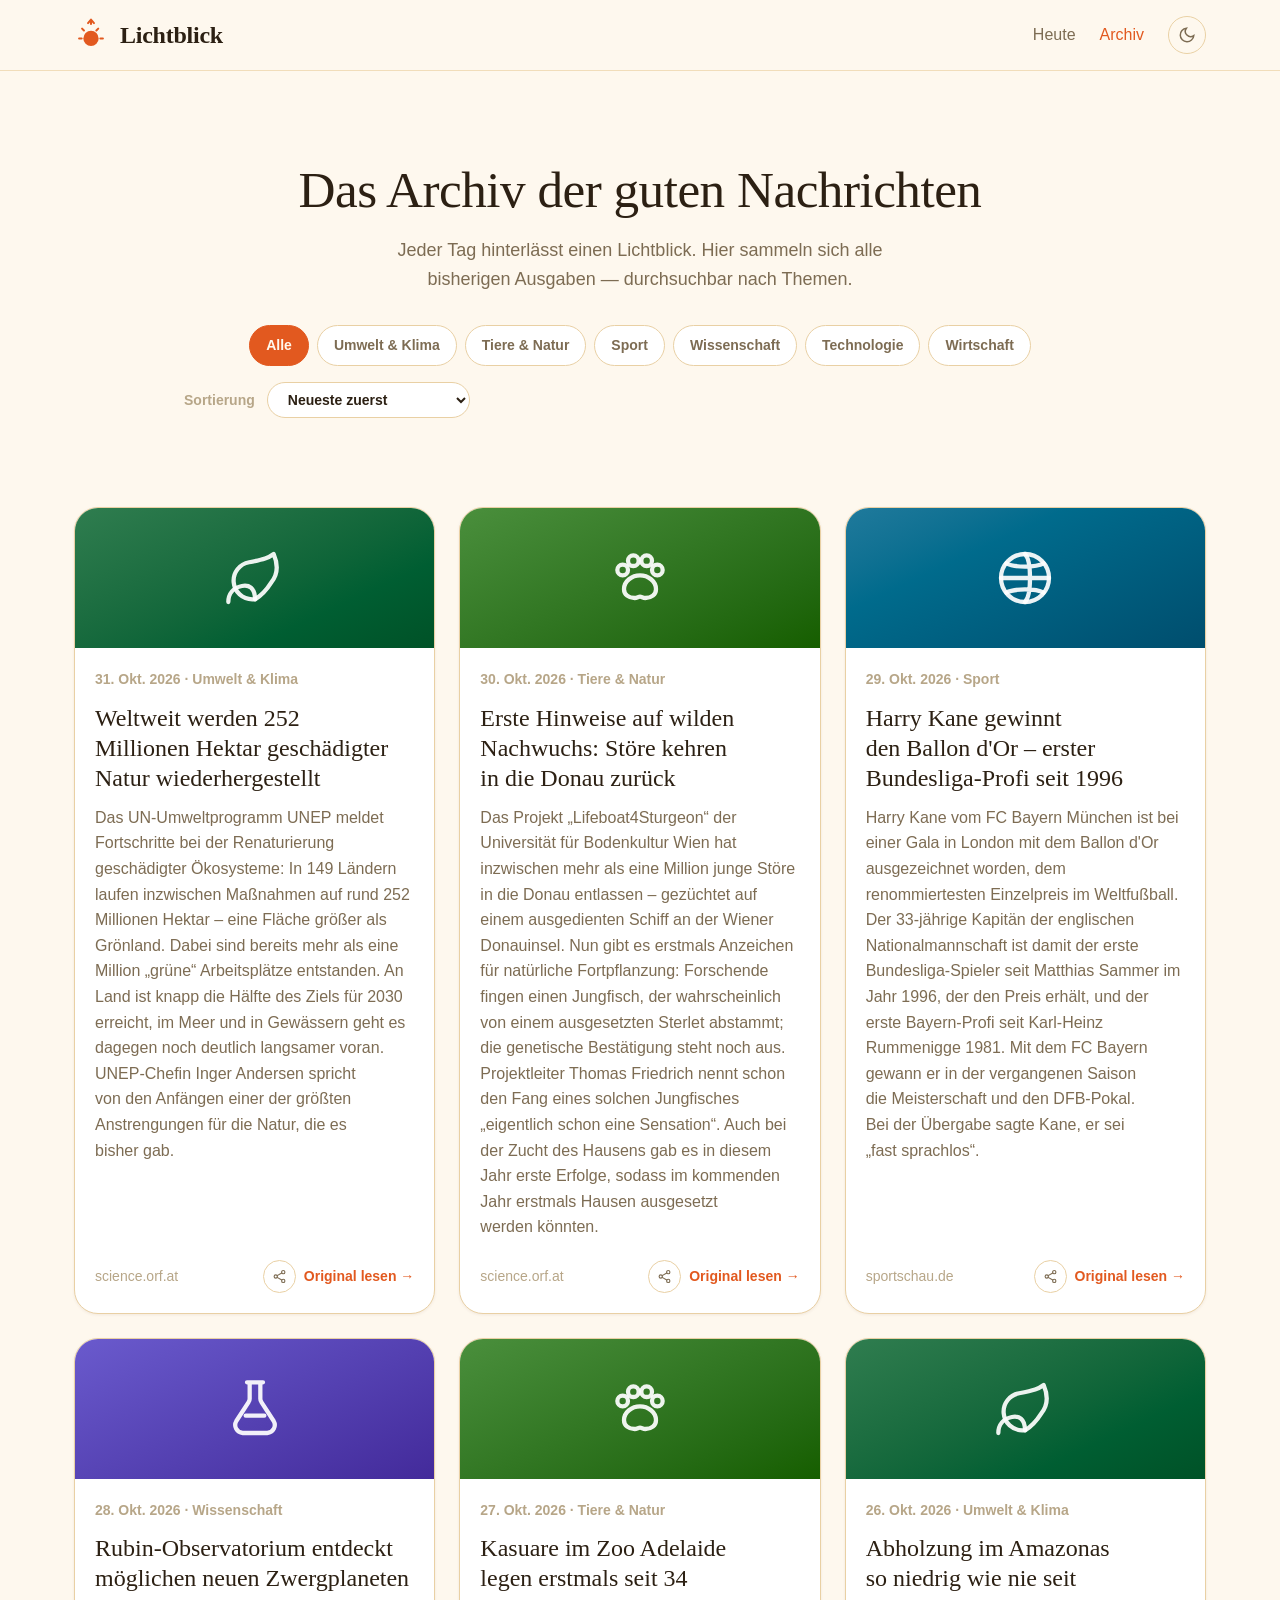
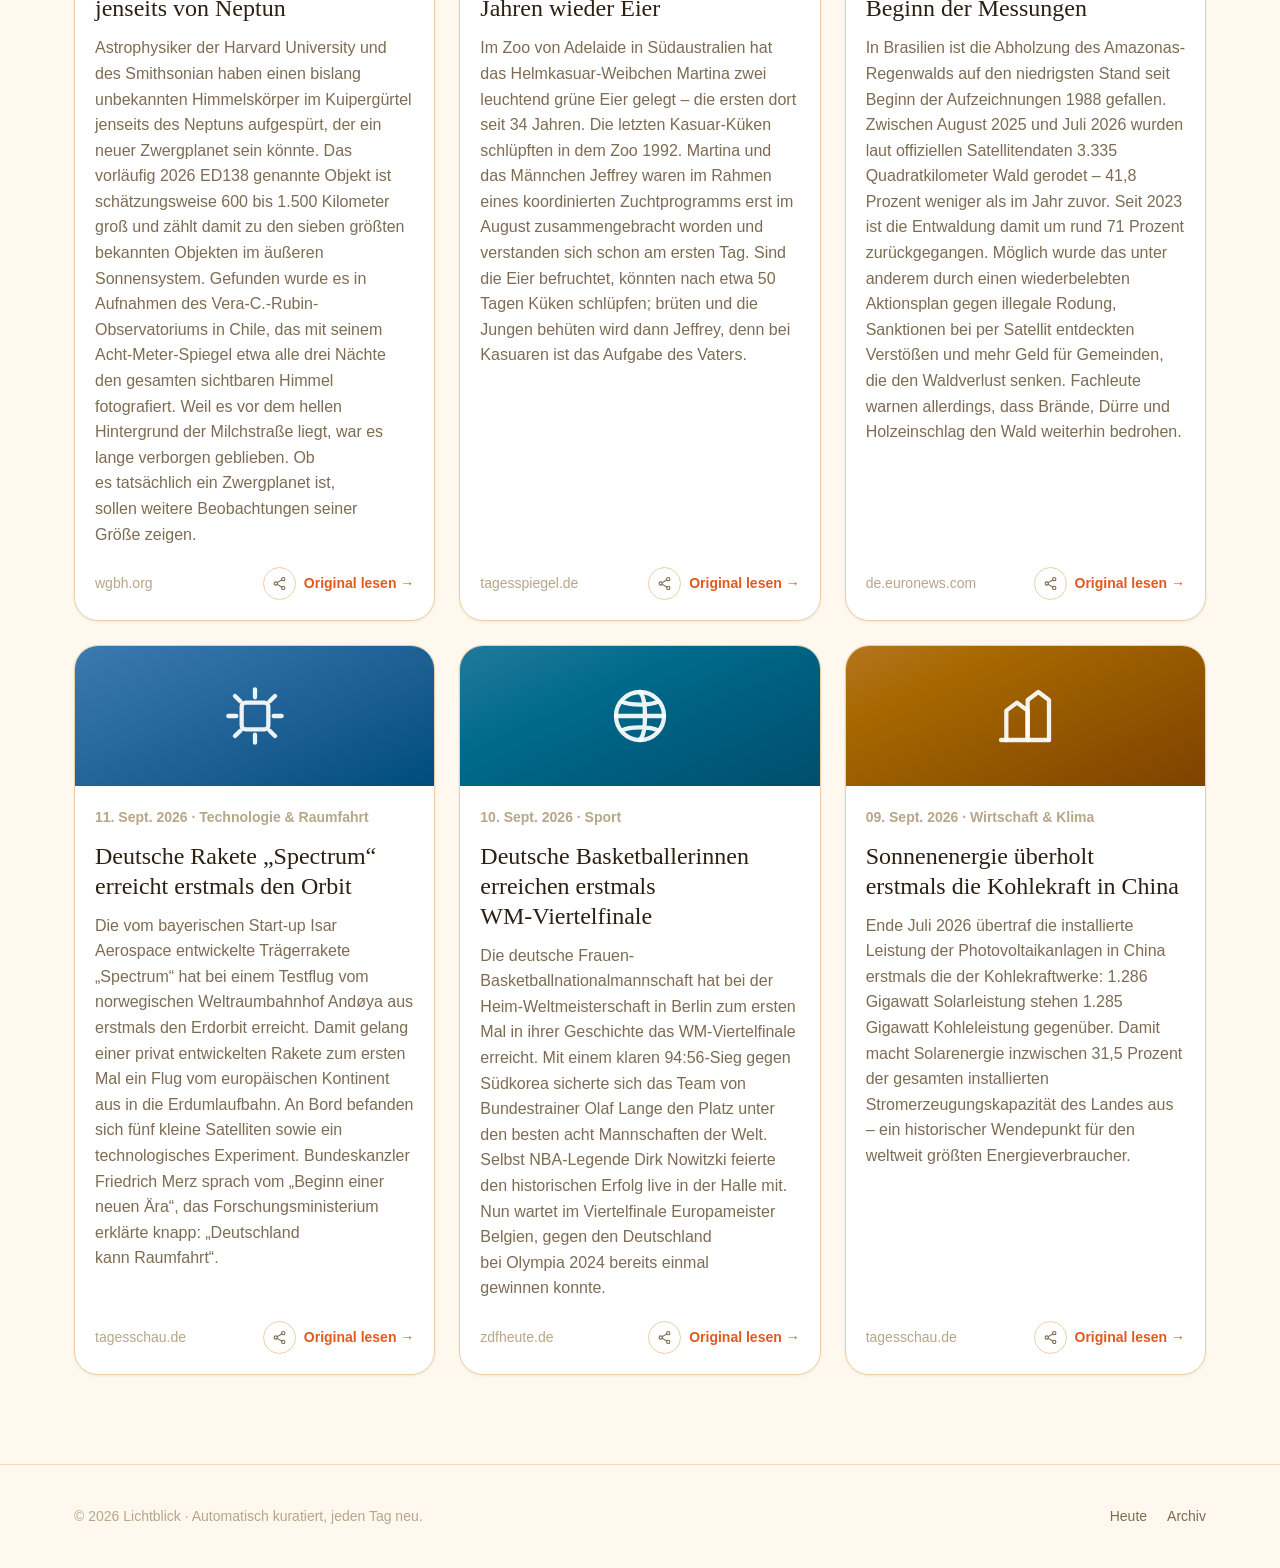
==== commit e2c2ca8a: "Besucherzähler: Sitzung nur nach erfolgreichem Zählen merken, Cache-Busting Co-Authored-By: Claude O" ====
--- a/archiv.html
+++ b/archiv.html
@@ -7,8 +7,8 @@
 <meta name="description" content="Alle bisherigen Lichtblicke im Überblick: eine wachsende Sammlung verifizierter, positiver Nachrichten aus allen Lebensbereichen." />
 <link rel="preconnect" href="https://api.fontshare.com" />
 <link href="https://api.fontshare.com/v2/css?f[]=zodiak@400,500,600&f[]=general-sans@400,500,600,700&display=swap" rel="stylesheet" />
-<link rel="stylesheet" href="./base.css" />
-<link rel="stylesheet" href="./style.css" />
+<link rel="stylesheet" href="./base.css?v=202610310912" />
+<link rel="stylesheet" href="./style.css?v=202610310912" />
 </head>
 <body>
 
@@ -57,7 +57,7 @@
   </div>
 </footer>
 
-<script src="./app.js"></script>
+<script src="./app.js?v=202610310912"></script>
 <script>
   document.getElementById('year').textContent = new Date().getFullYear();
 
